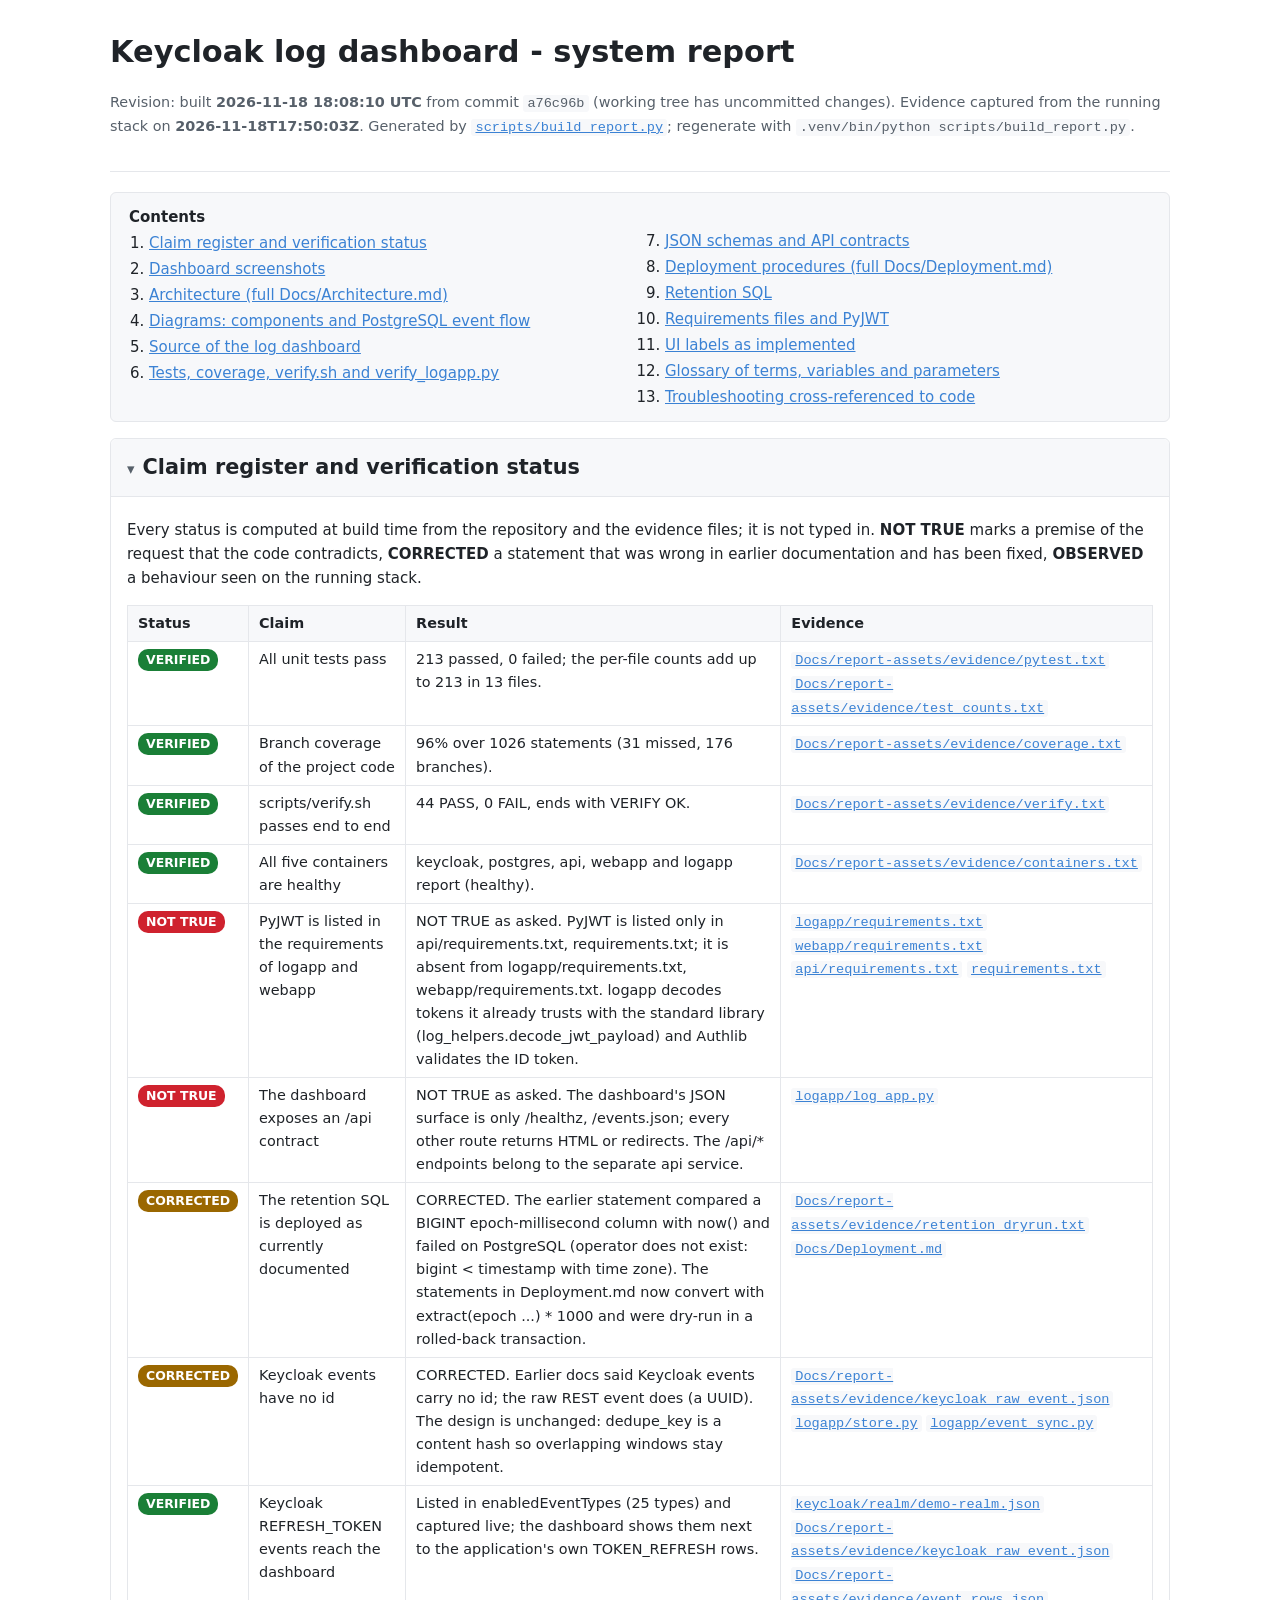
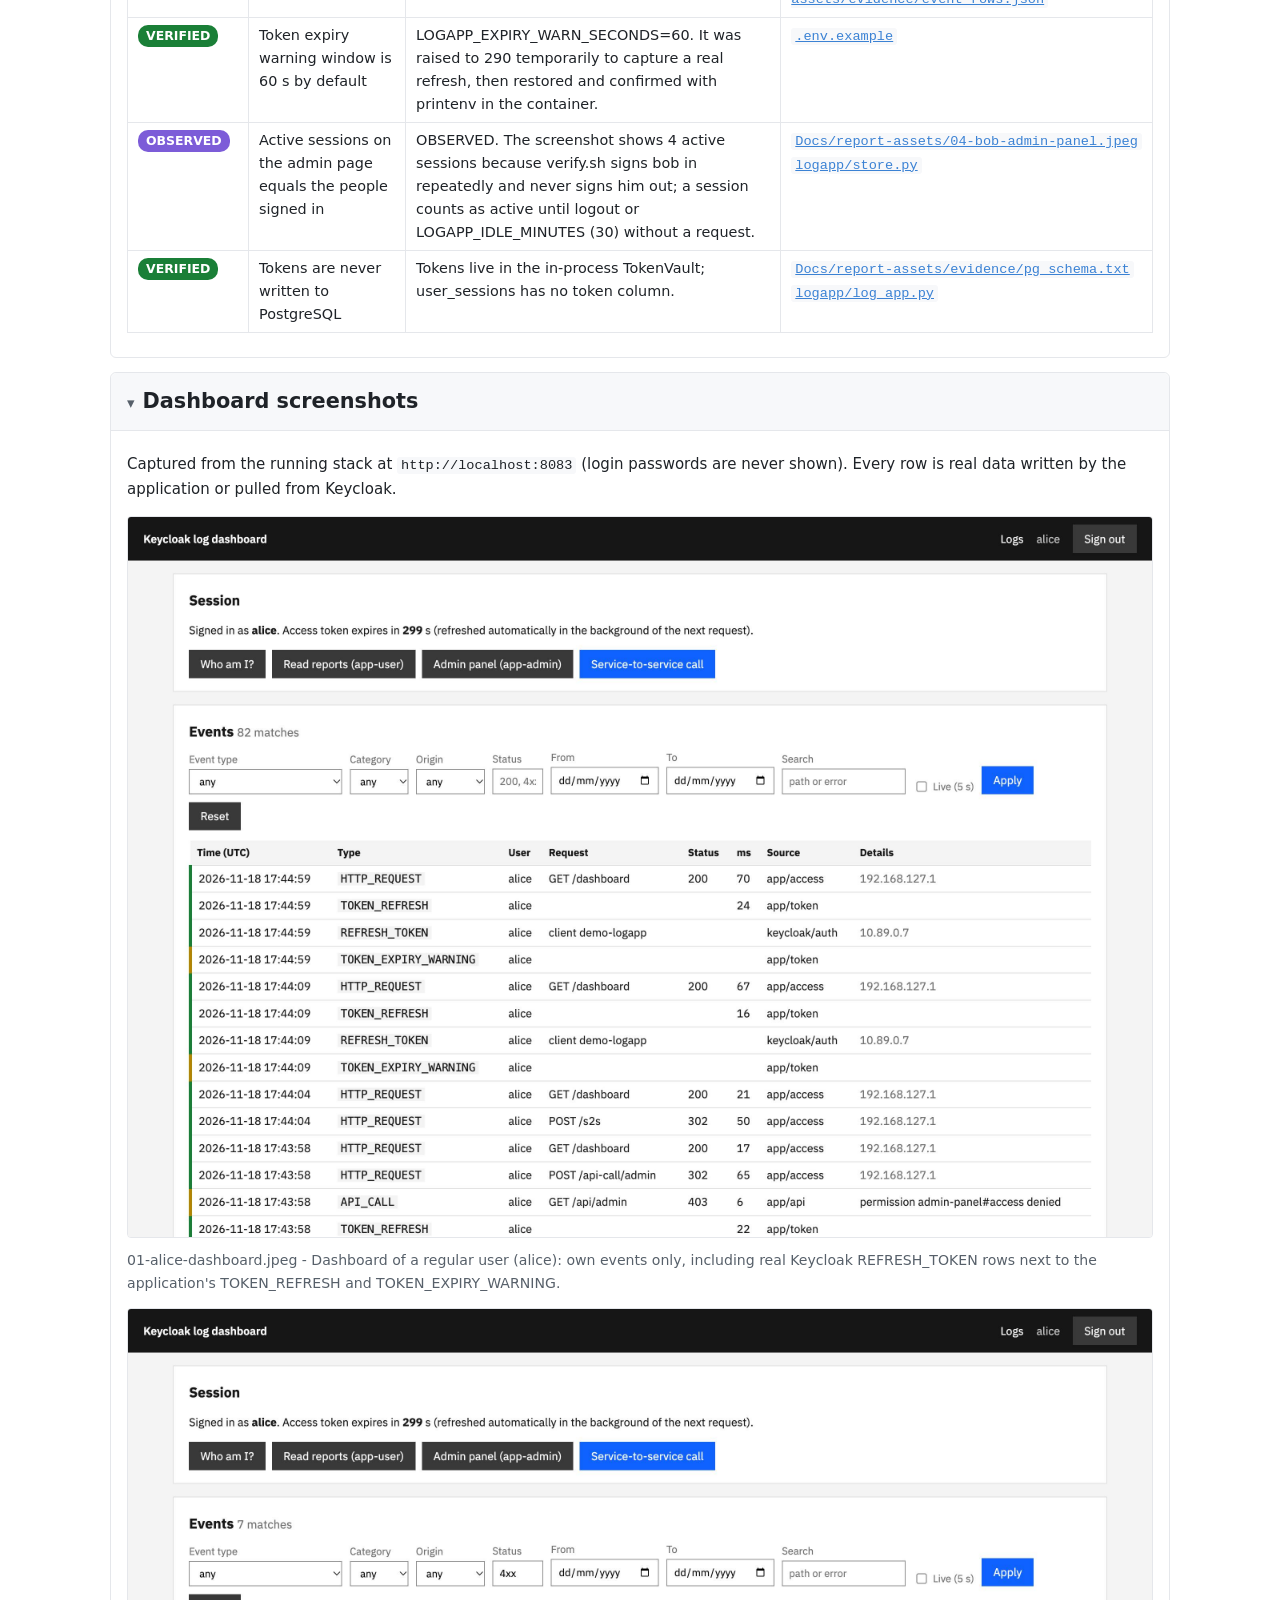
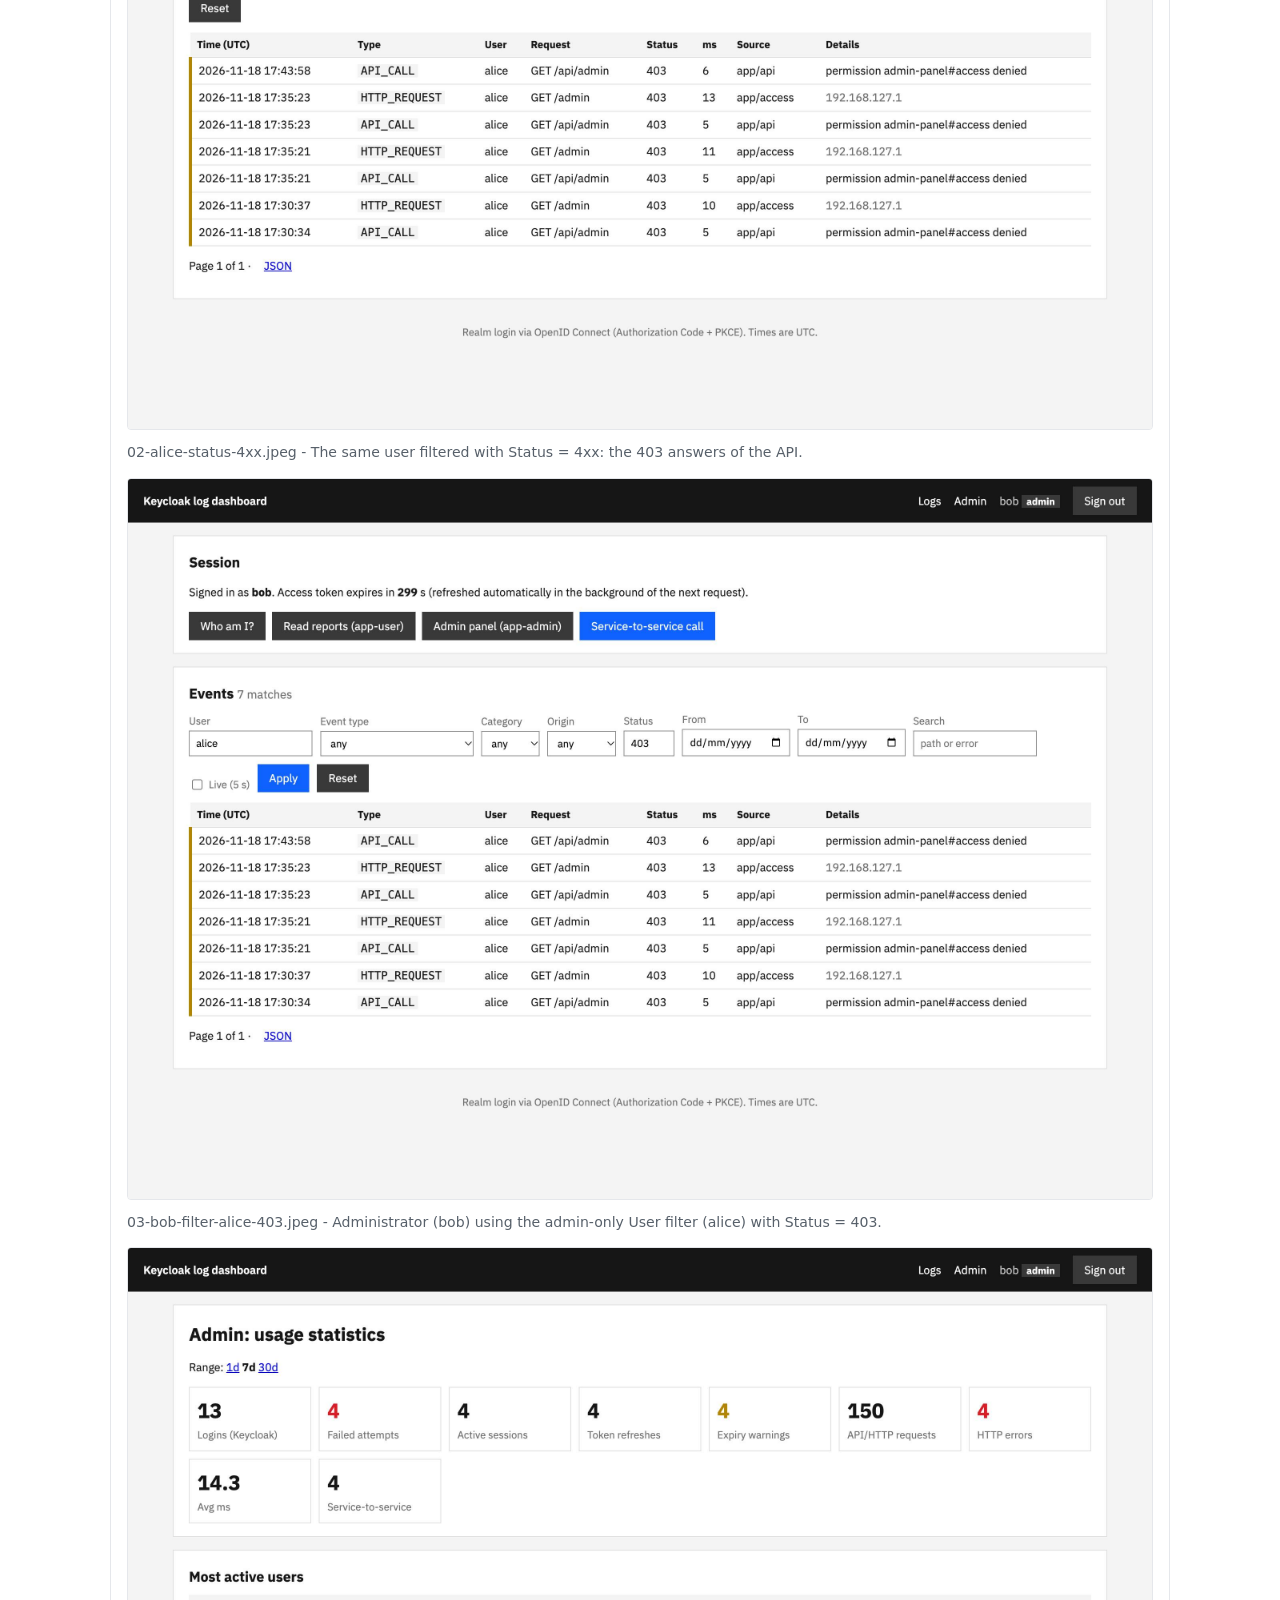
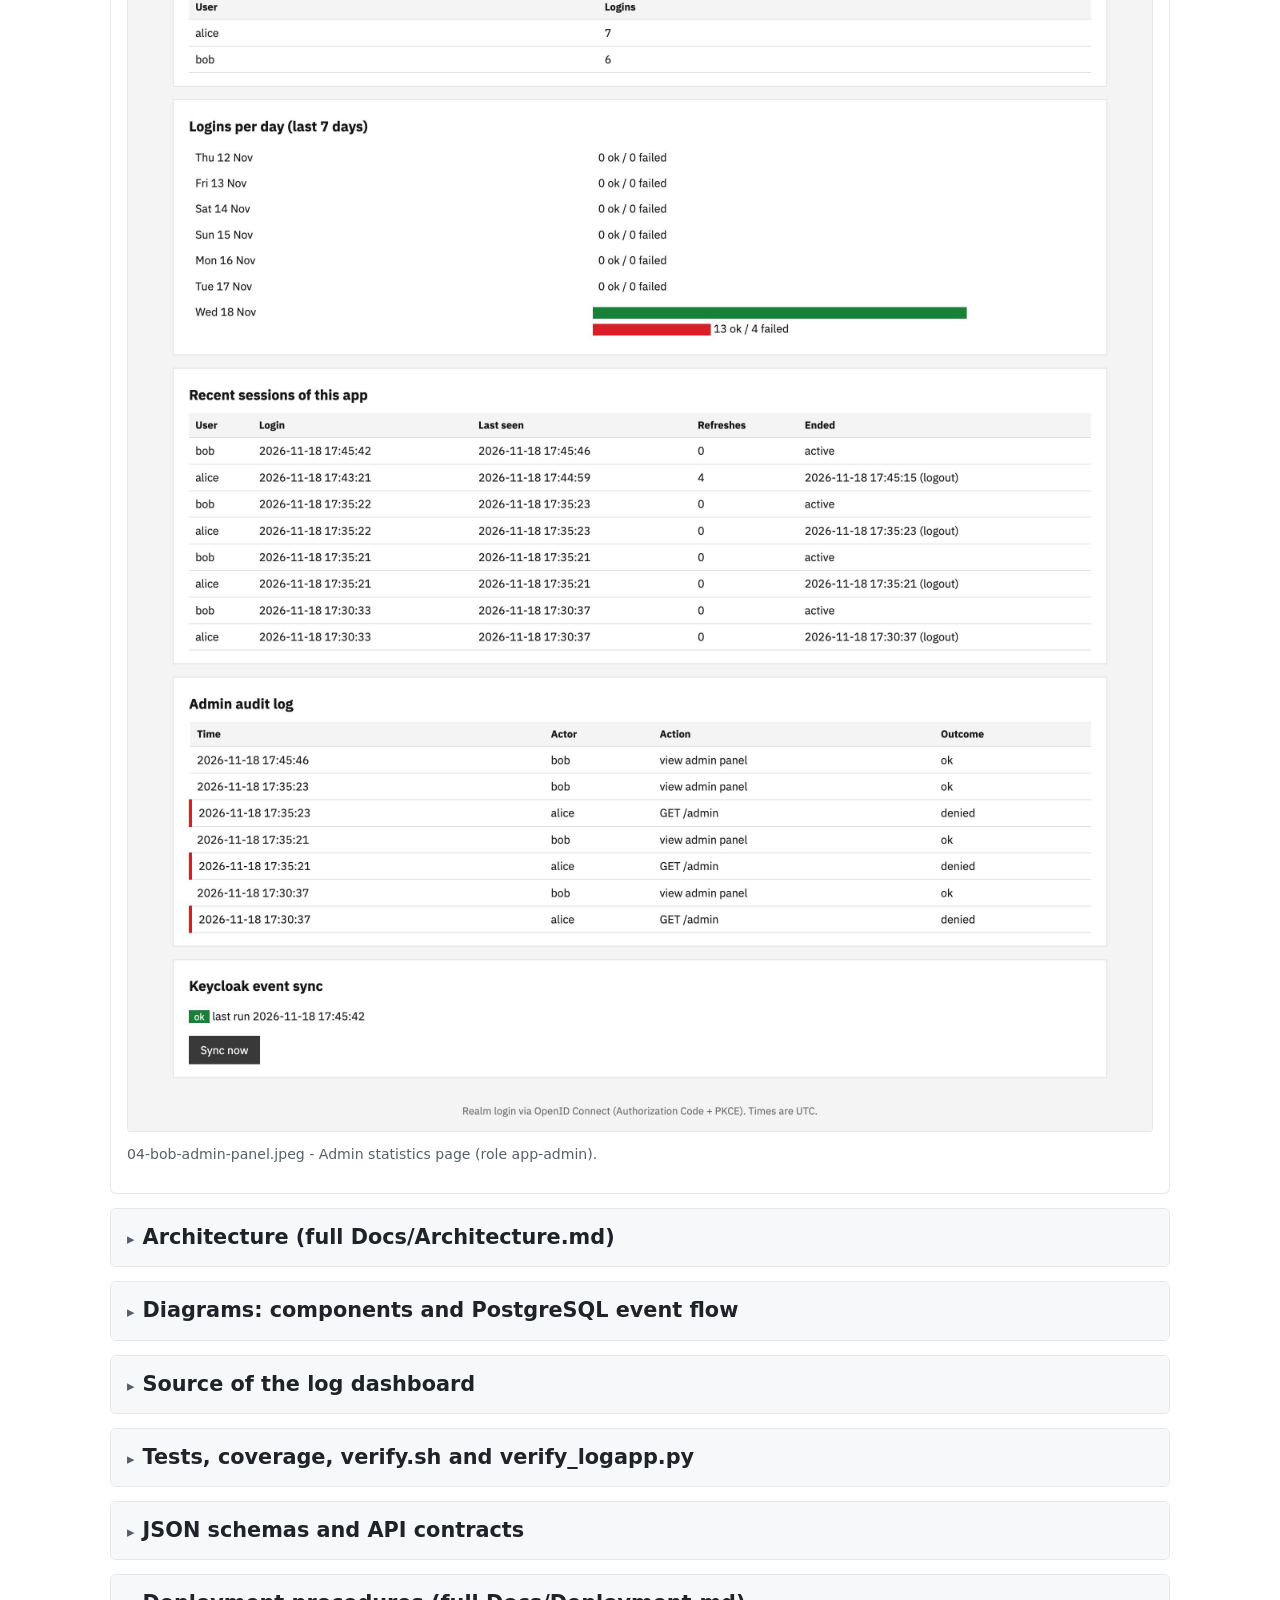
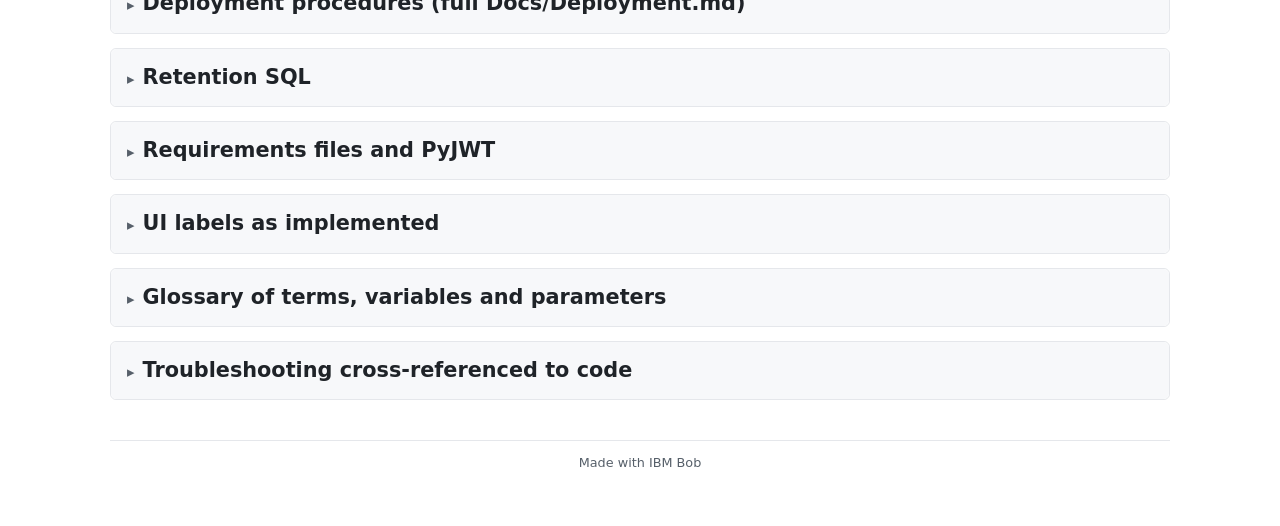
==== Docs/logging-system-report.html @ 638d41d8 "artifacts update" ====
<!DOCTYPE html><html lang="en"><head><meta charset="utf-8"><meta name="viewport" content="width=device-width, initial-scale=1"><title>Keycloak log dashboard - system report</title><style>
:root{--bg:#fff;--surface:#f7f8fa;--border:#e5e7eb;--text:#1f2328;--muted:#57606a;--accent:#3b82d4;
--ok:#1a7f37;--bad:#cf222e;--warn:#9a6700;--info:#7c5cd8}
*{box-sizing:border-box}html{scroll-behavior:smooth}
body{margin:0;background:var(--bg);color:var(--text);font:15px/1.6 -apple-system,"Segoe UI",system-ui,sans-serif}
.wrap{max-width:1100px;margin:0 auto;padding:0 20px 60px}
header.top{border-bottom:1px solid var(--border);padding:28px 0 18px;margin-bottom:20px}
h1{margin:0 0 6px;font-size:1.9rem}h2{font-size:1.3rem;margin:0}h3{font-size:1.1rem}h4{font-size:1rem}
.meta,.muted{color:var(--muted);font-size:.9rem}
nav.toc{background:var(--surface);border:1px solid var(--border);border-radius:6px;padding:12px 18px;margin:16px 0}
nav.toc ol{margin:0;padding-left:20px;columns:2;column-gap:30px}nav.toc li{break-inside:avoid;margin:2px 0}
a{color:var(--accent)}code,pre{font-family:ui-monospace,SFMono-Regular,Menlo,Consolas,monospace;font-size:.85rem}
code{background:var(--surface);padding:1px 4px;border-radius:3px}
details.sec{border:1px solid var(--border);border-radius:6px;margin:14px 0;background:#fff}
details.sec>summary{cursor:pointer;padding:12px 16px;background:var(--surface);border-radius:6px;list-style:none}
details.sec[open]>summary{border-bottom:1px solid var(--border);border-radius:6px 6px 0 0}
details.sec>summary::-webkit-details-marker{display:none}
details.sec>summary::before{content:"\25B8";display:inline-block;margin-right:8px;color:var(--muted);transition:none}
details.sec[open]>summary::before{content:"\25BE"}
details.sec>.body{padding:6px 16px 14px;overflow-x:auto}
details.src{border:1px solid var(--border);border-radius:4px;margin:8px 0}
details.src>summary{cursor:pointer;padding:6px 10px;color:var(--muted);font-size:.9rem}
.hl{background:var(--surface);border:1px solid var(--border);border-radius:4px;padding:10px 12px;overflow:auto;
max-height:640px;margin:8px 0}.hl pre{margin:0;line-height:1.45}
table{border-collapse:collapse;width:100%;margin:10px 0;font-size:.9rem;display:block;overflow-x:auto}
th,td{border:1px solid var(--border);padding:6px 10px;text-align:left;vertical-align:top}
th{background:var(--surface)}
.tag{display:inline-block;padding:1px 8px;border-radius:10px;font-size:.78rem;font-weight:600;color:#fff;white-space:nowrap}
.tag.VERIFIED{background:var(--ok)}.tag.CORRECTED{background:var(--warn)}.tag.NOT-TRUE{background:var(--bad)}
.tag.OBSERVED{background:var(--info)}.tag.NOT-VERIFIED{background:var(--bad)}
figure{margin:14px 0}figure img{max-width:100%;height:auto;border:1px solid var(--border);border-radius:4px}
figcaption{color:var(--muted);font-size:.88rem;margin-top:4px}
figure.diagram{background:#fff;border:1px solid var(--border);border-radius:4px;padding:8px;overflow-x:auto}
svg.svg{width:100%;height:auto;min-width:640px;font-family:inherit}
svg .node{fill:#f7f8fa;stroke:#8c959f}svg .node.alt{fill:#fff;stroke-dasharray:4 3}
svg .t1{font-size:12px;font-weight:600;fill:#1f2328}svg .t2{font-size:10px;fill:#57606a}
svg .edge{fill:none;stroke:#57606a;stroke-width:1.3}svg .edge.dash{stroke-dasharray:5 4}
svg .lbl{font-size:10px;fill:#57606a}svg .lbl.left{text-anchor:start}svg .life{stroke:#c9ced4;stroke-dasharray:3 4}
svg .loop{fill:none;stroke:#3b82d4;stroke-dasharray:6 4}
.grid2{display:grid;grid-template-columns:repeat(auto-fit,minmax(300px,1fr));gap:14px}
.kpi{display:grid;grid-template-columns:repeat(auto-fit,minmax(150px,1fr));gap:10px;margin:12px 0}
.kpi div{background:var(--surface);border:1px solid var(--border);border-radius:6px;padding:10px 12px}
.kpi b{display:block;font-size:1.4rem}.kpi span{color:var(--muted);font-size:.85rem}
footer{margin-top:40px;padding-top:12px;border-top:1px solid var(--border);color:var(--muted);font-size:.8rem;
text-align:center}
@media(max-width:700px){nav.toc ol{columns:1}h1{font-size:1.5rem}.wrap{padding:0 12px 40px}}
@media print{details.sec>.body{display:block}nav.toc{display:none}.hl{max-height:none}}
pre { line-height: 125%; }
td.linenos .normal { color: inherit; background-color: transparent; padding-left: 5px; padding-right: 5px; }
span.linenos { color: inherit; background-color: transparent; padding-left: 5px; padding-right: 5px; }
td.linenos .special { color: #000000; background-color: #ffffc0; padding-left: 5px; padding-right: 5px; }
span.linenos.special { color: #000000; background-color: #ffffc0; padding-left: 5px; padding-right: 5px; }
.hl .hll { background-color: #ffffcc }
.hl { background: #f8f8f8; }
.hl .c { color: #3D7B7B; font-style: italic } /* Comment */
.hl .err { border: 1px solid #F00 } /* Error */
.hl .k { color: #008000; font-weight: bold } /* Keyword */
.hl .o { color: #666 } /* Operator */
.hl .ch { color: #3D7B7B; font-style: italic } /* Comment.Hashbang */
.hl .cm { color: #3D7B7B; font-style: italic } /* Comment.Multiline */
.hl .cp { color: #9C6500 } /* Comment.Preproc */
.hl .cpf { color: #3D7B7B; font-style: italic } /* Comment.PreprocFile */
.hl .c1 { color: #3D7B7B; font-style: italic } /* Comment.Single */
.hl .cs { color: #3D7B7B; font-style: italic } /* Comment.Special */
.hl .gd { color: #A00000 } /* Generic.Deleted */
.hl .ge { font-style: italic } /* Generic.Emph */
.hl .ges { font-weight: bold; font-style: italic } /* Generic.EmphStrong */
.hl .gr { color: #E40000 } /* Generic.Error */
.hl .gh { color: #000080; font-weight: bold } /* Generic.Heading */
.hl .gi { color: #008400 } /* Generic.Inserted */
.hl .go { color: #717171 } /* Generic.Output */
.hl .gp { color: #000080; font-weight: bold } /* Generic.Prompt */
.hl .gs { font-weight: bold } /* Generic.Strong */
.hl .gu { color: #800080; font-weight: bold } /* Generic.Subheading */
.hl .gt { color: #04D } /* Generic.Traceback */
.hl .kc { color: #008000; font-weight: bold } /* Keyword.Constant */
.hl .kd { color: #008000; font-weight: bold } /* Keyword.Declaration */
.hl .kn { color: #008000; font-weight: bold } /* Keyword.Namespace */
.hl .kp { color: #008000 } /* Keyword.Pseudo */
.hl .kr { color: #008000; font-weight: bold } /* Keyword.Reserved */
.hl .kt { color: #B00040 } /* Keyword.Type */
.hl .m { color: #666 } /* Literal.Number */
.hl .s { color: #BA2121 } /* Literal.String */
.hl .na { color: #687822 } /* Name.Attribute */
.hl .nb { color: #008000 } /* Name.Builtin */
.hl .nc { color: #00F; font-weight: bold } /* Name.Class */
.hl .no { color: #800 } /* Name.Constant */
.hl .nd { color: #A2F } /* Name.Decorator */
.hl .ni { color: #717171; font-weight: bold } /* Name.Entity */
.hl .ne { color: #CB3F38; font-weight: bold } /* Name.Exception */
.hl .nf { color: #00F } /* Name.Function */
.hl .nl { color: #767600 } /* Name.Label */
.hl .nn { color: #00F; font-weight: bold } /* Name.Namespace */
.hl .nt { color: #008000; font-weight: bold } /* Name.Tag */
.hl .nv { color: #19177C } /* Name.Variable */
.hl .ow { color: #A2F; font-weight: bold } /* Operator.Word */
.hl .w { color: #BBB } /* Text.Whitespace */
.hl .mb { color: #666 } /* Literal.Number.Bin */
.hl .mf { color: #666 } /* Literal.Number.Float */
.hl .mh { color: #666 } /* Literal.Number.Hex */
.hl .mi { color: #666 } /* Literal.Number.Integer */
.hl .mo { color: #666 } /* Literal.Number.Oct */
.hl .sa { color: #BA2121 } /* Literal.String.Affix */
.hl .sb { color: #BA2121 } /* Literal.String.Backtick */
.hl .sc { color: #BA2121 } /* Literal.String.Char */
.hl .dl { color: #BA2121 } /* Literal.String.Delimiter */
.hl .sd { color: #BA2121; font-style: italic } /* Literal.String.Doc */
.hl .s2 { color: #BA2121 } /* Literal.String.Double */
.hl .se { color: #AA5D1F; font-weight: bold } /* Literal.String.Escape */
.hl .sh { color: #BA2121 } /* Literal.String.Heredoc */
.hl .si { color: #A45A77; font-weight: bold } /* Literal.String.Interpol */
.hl .sx { color: #008000 } /* Literal.String.Other */
.hl .sr { color: #A45A77 } /* Literal.String.Regex */
.hl .s1 { color: #BA2121 } /* Literal.String.Single */
.hl .ss { color: #19177C } /* Literal.String.Symbol */
.hl .bp { color: #008000 } /* Name.Builtin.Pseudo */
.hl .fm { color: #00F } /* Name.Function.Magic */
.hl .vc { color: #19177C } /* Name.Variable.Class */
.hl .vg { color: #19177C } /* Name.Variable.Global */
.hl .vi { color: #19177C } /* Name.Variable.Instance */
.hl .vm { color: #19177C } /* Name.Variable.Magic */
.hl .il { color: #666 } /* Literal.Number.Integer.Long */</style></head><body><div class="wrap"><header class="top"><h1>Keycloak log dashboard - system report</h1><p class="meta">Revision: built <b>2026-11-18 18:08:10 UTC</b> from commit <code>a76c96b</code> (working tree has uncommitted changes). Evidence captured from the running stack on <b>2026-11-18T17:50:03Z</b>. Generated by <a href="../scripts/build_report.py"><code>scripts/build_report.py</code></a>; regenerate with <code>.venv/bin/python scripts/build_report.py</code>.</p></header><nav class="toc" aria-label="Contents"><b>Contents</b><ol><li><a href="#status">Claim register and verification status</a></li><li><a href="#screens">Dashboard screenshots</a></li><li><a href="#architecture">Architecture (full Docs/Architecture.md)</a></li><li><a href="#diagrams">Diagrams: components and PostgreSQL event flow</a></li><li><a href="#source">Source of the log dashboard</a></li><li><a href="#tests">Tests, coverage, verify.sh and verify_logapp.py</a></li><li><a href="#schemas">JSON schemas and API contracts</a></li><li><a href="#deployment">Deployment procedures (full Docs/Deployment.md)</a></li><li><a href="#retention">Retention SQL</a></li><li><a href="#requirements">Requirements files and PyJWT</a></li><li><a href="#labels">UI labels as implemented</a></li><li><a href="#glossary">Glossary of terms, variables and parameters</a></li><li><a href="#troubleshooting">Troubleshooting cross-referenced to code</a></li></ol></nav><details class="sec" id="status" open><summary><h2 style="display:inline">Claim register and verification status</h2></summary><div class="body"><p>Every status is computed at build time from the repository and the evidence files; it is not typed in. <b>NOT TRUE</b> marks a premise of the request that the code contradicts, <b>CORRECTED</b> a statement that was wrong in earlier documentation and has been fixed, <b>OBSERVED</b> a behaviour seen on the running stack.</p><table><thead><tr><th>Status</th><th>Claim</th><th>Result</th><th>Evidence</th></tr></thead><tbody><tr><td><span class="tag VERIFIED">VERIFIED</span></td><td>All unit tests pass</td><td>213 passed, 0 failed; the per-file counts add up to 213 in 13 files.</td><td><a href="../Docs/report-assets/evidence/pytest.txt"><code>Docs/report-assets/evidence/pytest.txt</code></a> <a href="../Docs/report-assets/evidence/test_counts.txt"><code>Docs/report-assets/evidence/test_counts.txt</code></a></td></tr><tr><td><span class="tag VERIFIED">VERIFIED</span></td><td>Branch coverage of the project code</td><td>96% over 1026 statements (31 missed, 176 branches).</td><td><a href="../Docs/report-assets/evidence/coverage.txt"><code>Docs/report-assets/evidence/coverage.txt</code></a></td></tr><tr><td><span class="tag VERIFIED">VERIFIED</span></td><td>scripts/verify.sh passes end to end</td><td>44 PASS, 0 FAIL, ends with VERIFY OK.</td><td><a href="../Docs/report-assets/evidence/verify.txt"><code>Docs/report-assets/evidence/verify.txt</code></a></td></tr><tr><td><span class="tag VERIFIED">VERIFIED</span></td><td>All five containers are healthy</td><td>keycloak, postgres, api, webapp and logapp report (healthy).</td><td><a href="../Docs/report-assets/evidence/containers.txt"><code>Docs/report-assets/evidence/containers.txt</code></a></td></tr><tr><td><span class="tag NOT-TRUE">NOT TRUE</span></td><td>PyJWT is listed in the requirements of logapp and webapp</td><td>NOT TRUE as asked. PyJWT is listed only in api/requirements.txt, requirements.txt; it is absent from logapp/requirements.txt, webapp/requirements.txt. logapp decodes tokens it already trusts with the standard library (log_helpers.decode_jwt_payload) and Authlib validates the ID token.</td><td><a href="../logapp/requirements.txt"><code>logapp/requirements.txt</code></a> <a href="../webapp/requirements.txt"><code>webapp/requirements.txt</code></a> <a href="../api/requirements.txt"><code>api/requirements.txt</code></a> <a href="../requirements.txt"><code>requirements.txt</code></a></td></tr><tr><td><span class="tag NOT-TRUE">NOT TRUE</span></td><td>The dashboard exposes an /api contract</td><td>NOT TRUE as asked. The dashboard&#x27;s JSON surface is only /healthz, /events.json; every other route returns HTML or redirects. The /api/* endpoints belong to the separate api service.</td><td><a href="../logapp/log_app.py"><code>logapp/log_app.py</code></a></td></tr><tr><td><span class="tag CORRECTED">CORRECTED</span></td><td>The retention SQL is deployed as currently documented</td><td>CORRECTED. The earlier statement compared a BIGINT epoch-millisecond column with now() and failed on PostgreSQL (operator does not exist: bigint &lt; timestamp with time zone). The statements in Deployment.md now convert with extract(epoch ...) * 1000 and were dry-run in a rolled-back transaction.</td><td><a href="../Docs/report-assets/evidence/retention_dryrun.txt"><code>Docs/report-assets/evidence/retention_dryrun.txt</code></a> <a href="../Docs/Deployment.md"><code>Docs/Deployment.md</code></a></td></tr><tr><td><span class="tag CORRECTED">CORRECTED</span></td><td>Keycloak events have no id</td><td>CORRECTED. Earlier docs said Keycloak events carry no id; the raw REST event does (a UUID). The design is unchanged: dedupe_key is a content hash so overlapping windows stay idempotent.</td><td><a href="../Docs/report-assets/evidence/keycloak_raw_event.json"><code>Docs/report-assets/evidence/keycloak_raw_event.json</code></a> <a href="../logapp/store.py"><code>logapp/store.py</code></a> <a href="../logapp/event_sync.py"><code>logapp/event_sync.py</code></a></td></tr><tr><td><span class="tag VERIFIED">VERIFIED</span></td><td>Keycloak REFRESH_TOKEN events reach the dashboard</td><td>Listed in enabledEventTypes (25 types) and captured live; the dashboard shows them next to the application&#x27;s own TOKEN_REFRESH rows.</td><td><a href="../keycloak/realm/demo-realm.json"><code>keycloak/realm/demo-realm.json</code></a> <a href="../Docs/report-assets/evidence/keycloak_raw_event.json"><code>Docs/report-assets/evidence/keycloak_raw_event.json</code></a> <a href="../Docs/report-assets/evidence/event_rows.json"><code>Docs/report-assets/evidence/event_rows.json</code></a></td></tr><tr><td><span class="tag VERIFIED">VERIFIED</span></td><td>Token expiry warning window is 60 s by default</td><td>LOGAPP_EXPIRY_WARN_SECONDS=60. It was raised to 290 temporarily to capture a real refresh, then restored and confirmed with printenv in the container.</td><td><a href="../.env.example"><code>.env.example</code></a></td></tr><tr><td><span class="tag OBSERVED">OBSERVED</span></td><td>Active sessions on the admin page equals the people signed in</td><td>OBSERVED. The screenshot shows 4 active sessions because verify.sh signs bob in repeatedly and never signs him out; a session counts as active until logout or LOGAPP_IDLE_MINUTES (30) without a request.</td><td><a href="../Docs/report-assets/04-bob-admin-panel.jpeg"><code>Docs/report-assets/04-bob-admin-panel.jpeg</code></a> <a href="../logapp/store.py"><code>logapp/store.py</code></a></td></tr><tr><td><span class="tag VERIFIED">VERIFIED</span></td><td>Tokens are never written to PostgreSQL</td><td>Tokens live in the in-process TokenVault; user_sessions has no token column.</td><td><a href="../Docs/report-assets/evidence/pg_schema.txt"><code>Docs/report-assets/evidence/pg_schema.txt</code></a> <a href="../logapp/log_app.py"><code>logapp/log_app.py</code></a></td></tr></tbody></table></div></details><details class="sec" id="screens" open><summary><h2 style="display:inline">Dashboard screenshots</h2></summary><div class="body"><p>Captured from the running stack at <code>http://localhost:8083</code> (login passwords are never shown). Every row is real data written by the application or pulled from Keycloak.</p><figure><img loading="lazy" alt="Dashboard of a regular user (alice): own events only, including real Keycloak REFRESH_TOKEN rows next to the application&#x27;s TOKEN_REFRESH and TOKEN_EXPIRY_WARNING." src="[data-uri]"><figcaption>01-alice-dashboard.jpeg - Dashboard of a regular user (alice): own events only, including real Keycloak REFRESH_TOKEN rows next to the application&#x27;s TOKEN_REFRESH and TOKEN_EXPIRY_WARNING.</figcaption></figure><figure><img loading="lazy" alt="The same user filtered with Status = 4xx: the 403 answers of the API." src="[data-uri]"><figcaption>02-alice-status-4xx.jpeg - The same user filtered with Status = 4xx: the 403 answers of the API.</figcaption></figure><figure><img loading="lazy" alt="Administrator (bob) using the admin-only User filter (alice) with Status = 403." src="[data-uri]"><figcaption>03-bob-filter-alice-403.jpeg - Administrator (bob) using the admin-only User filter (alice) with Status = 403.</figcaption></figure><figure><img loading="lazy" alt="Admin statistics page (role app-admin)." src="[data-uri]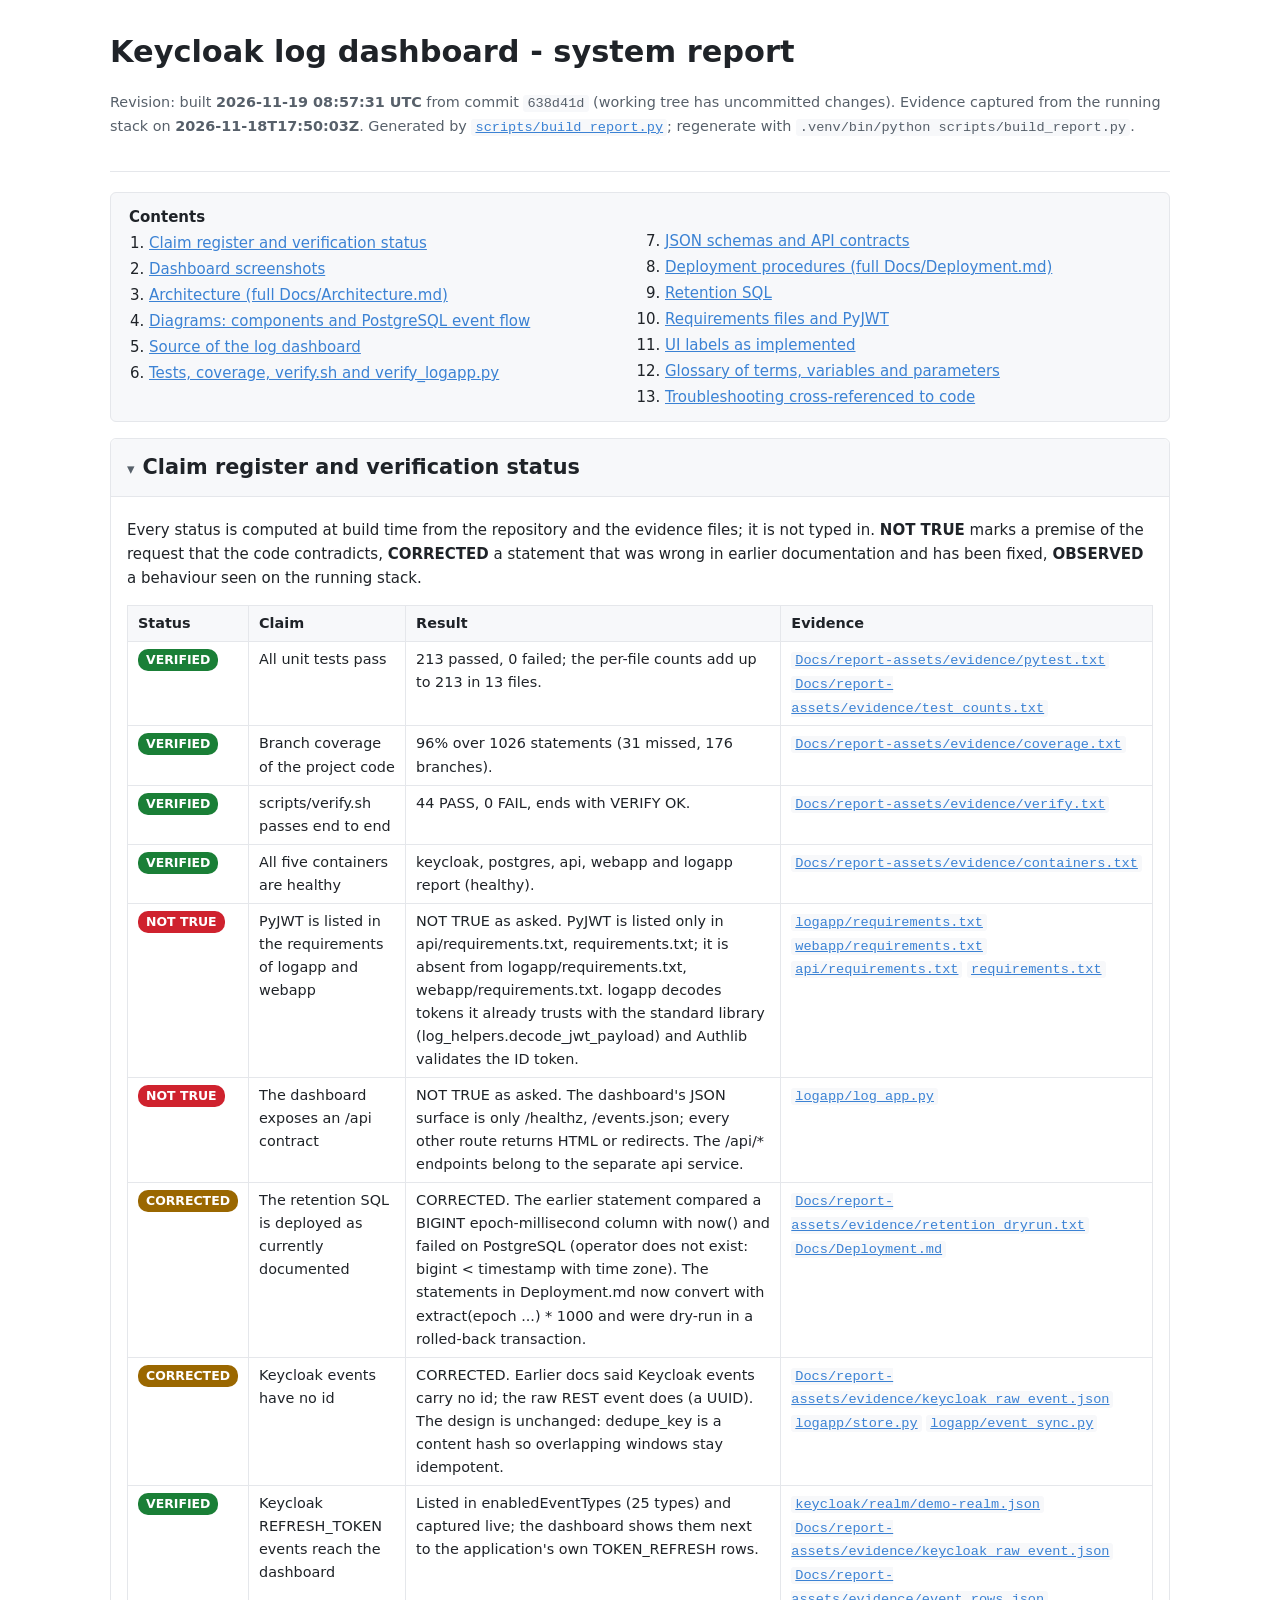
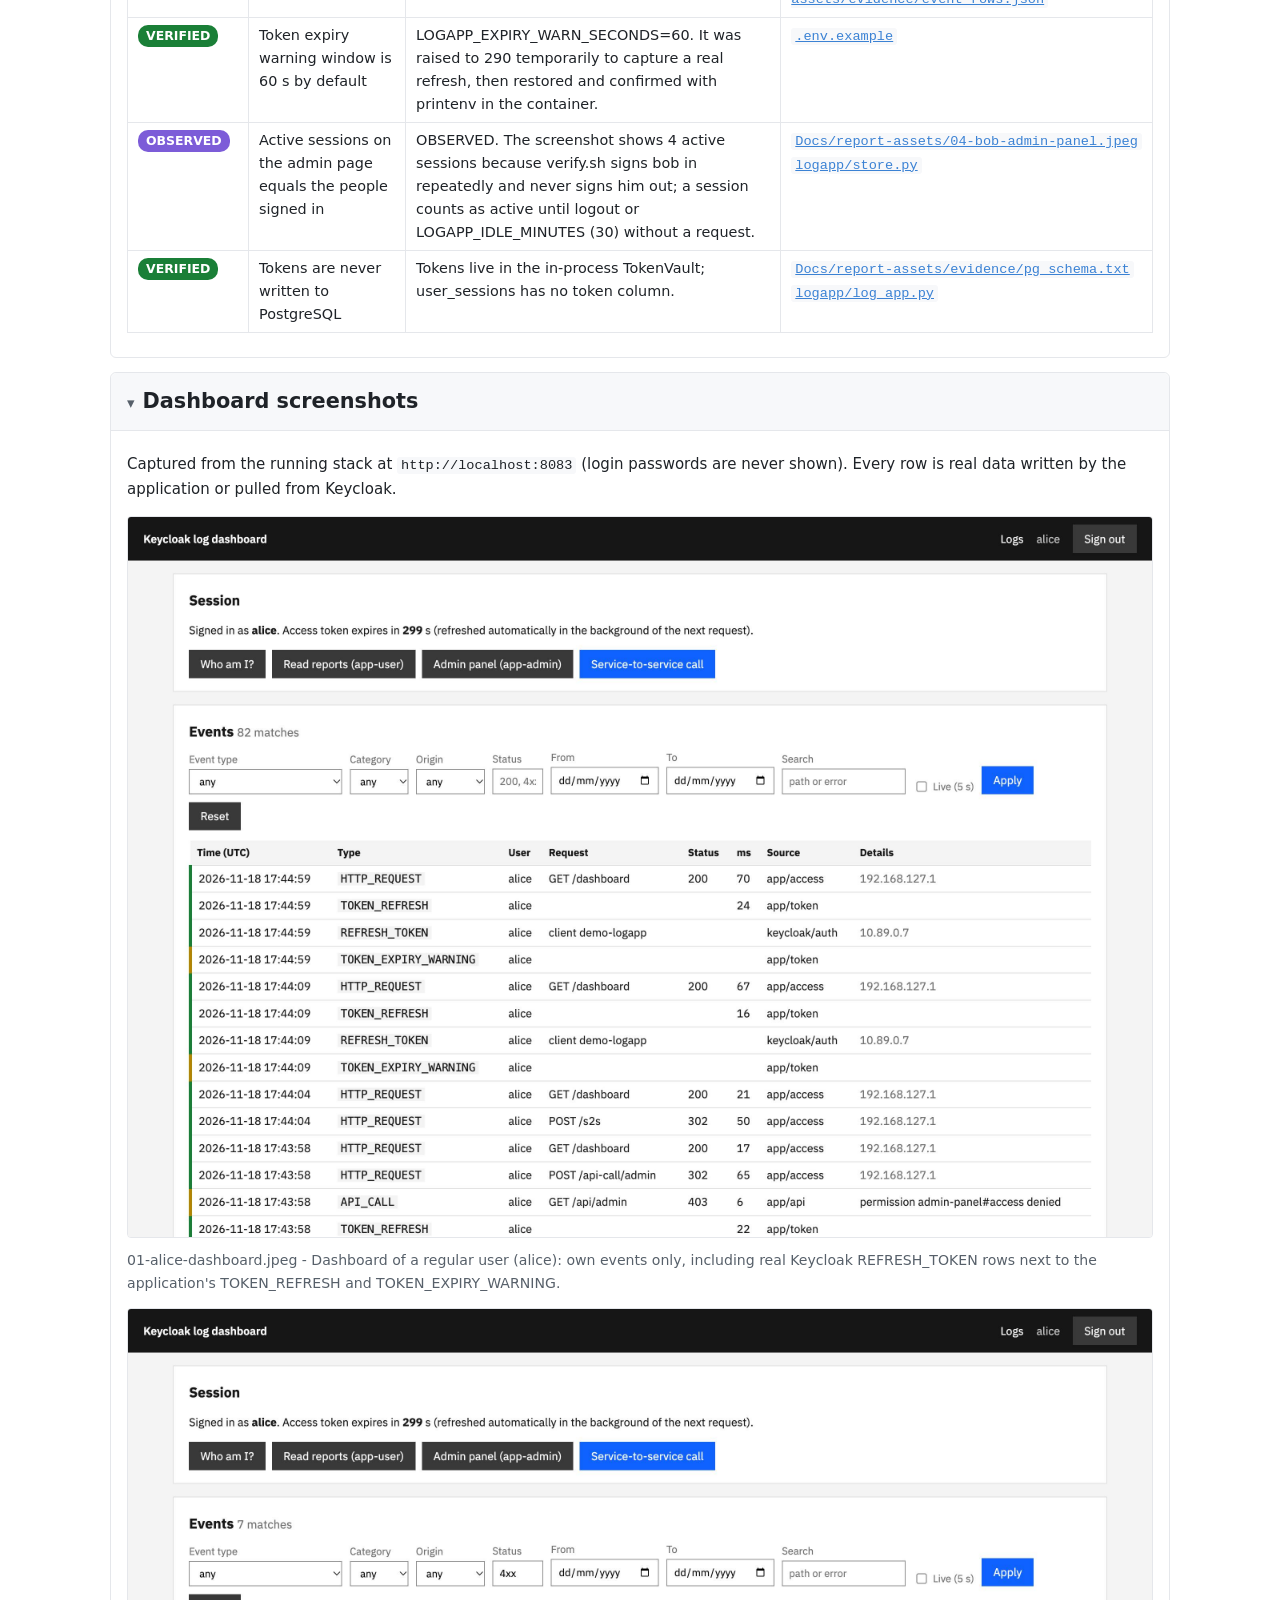
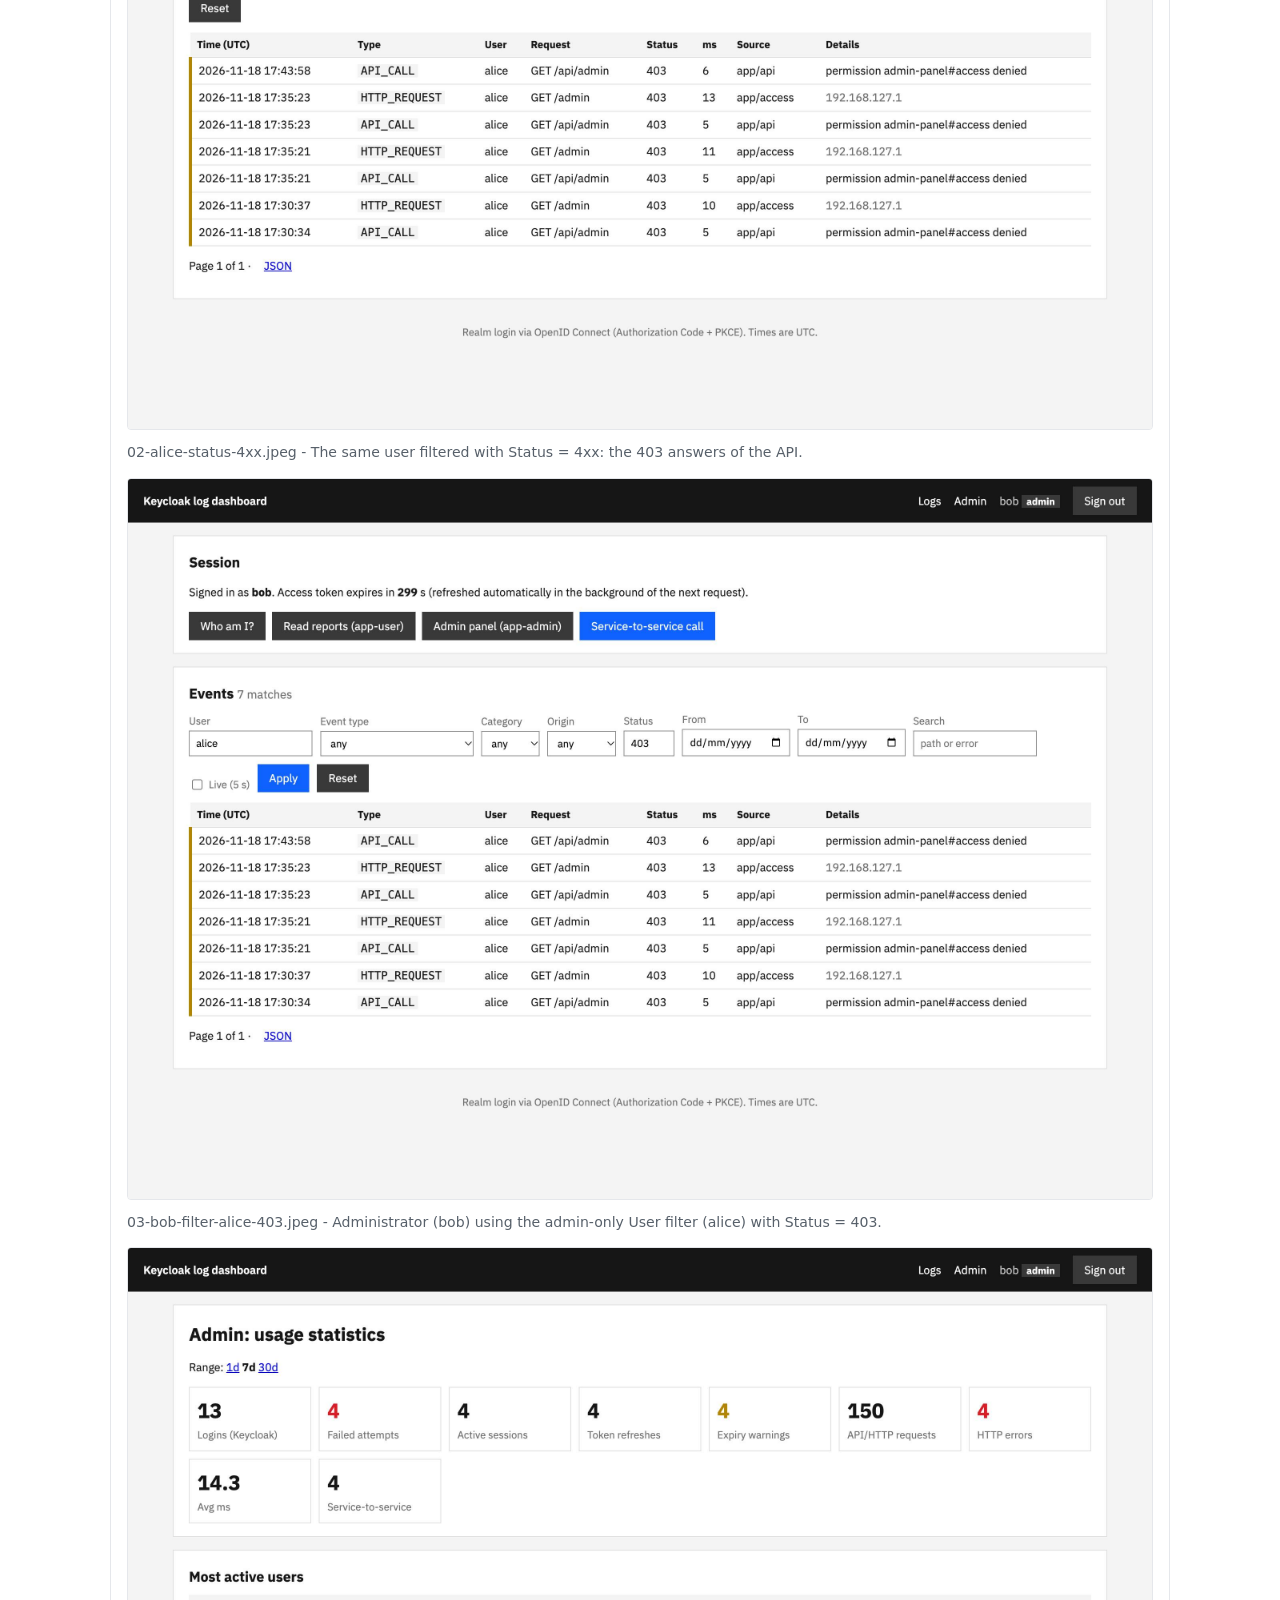
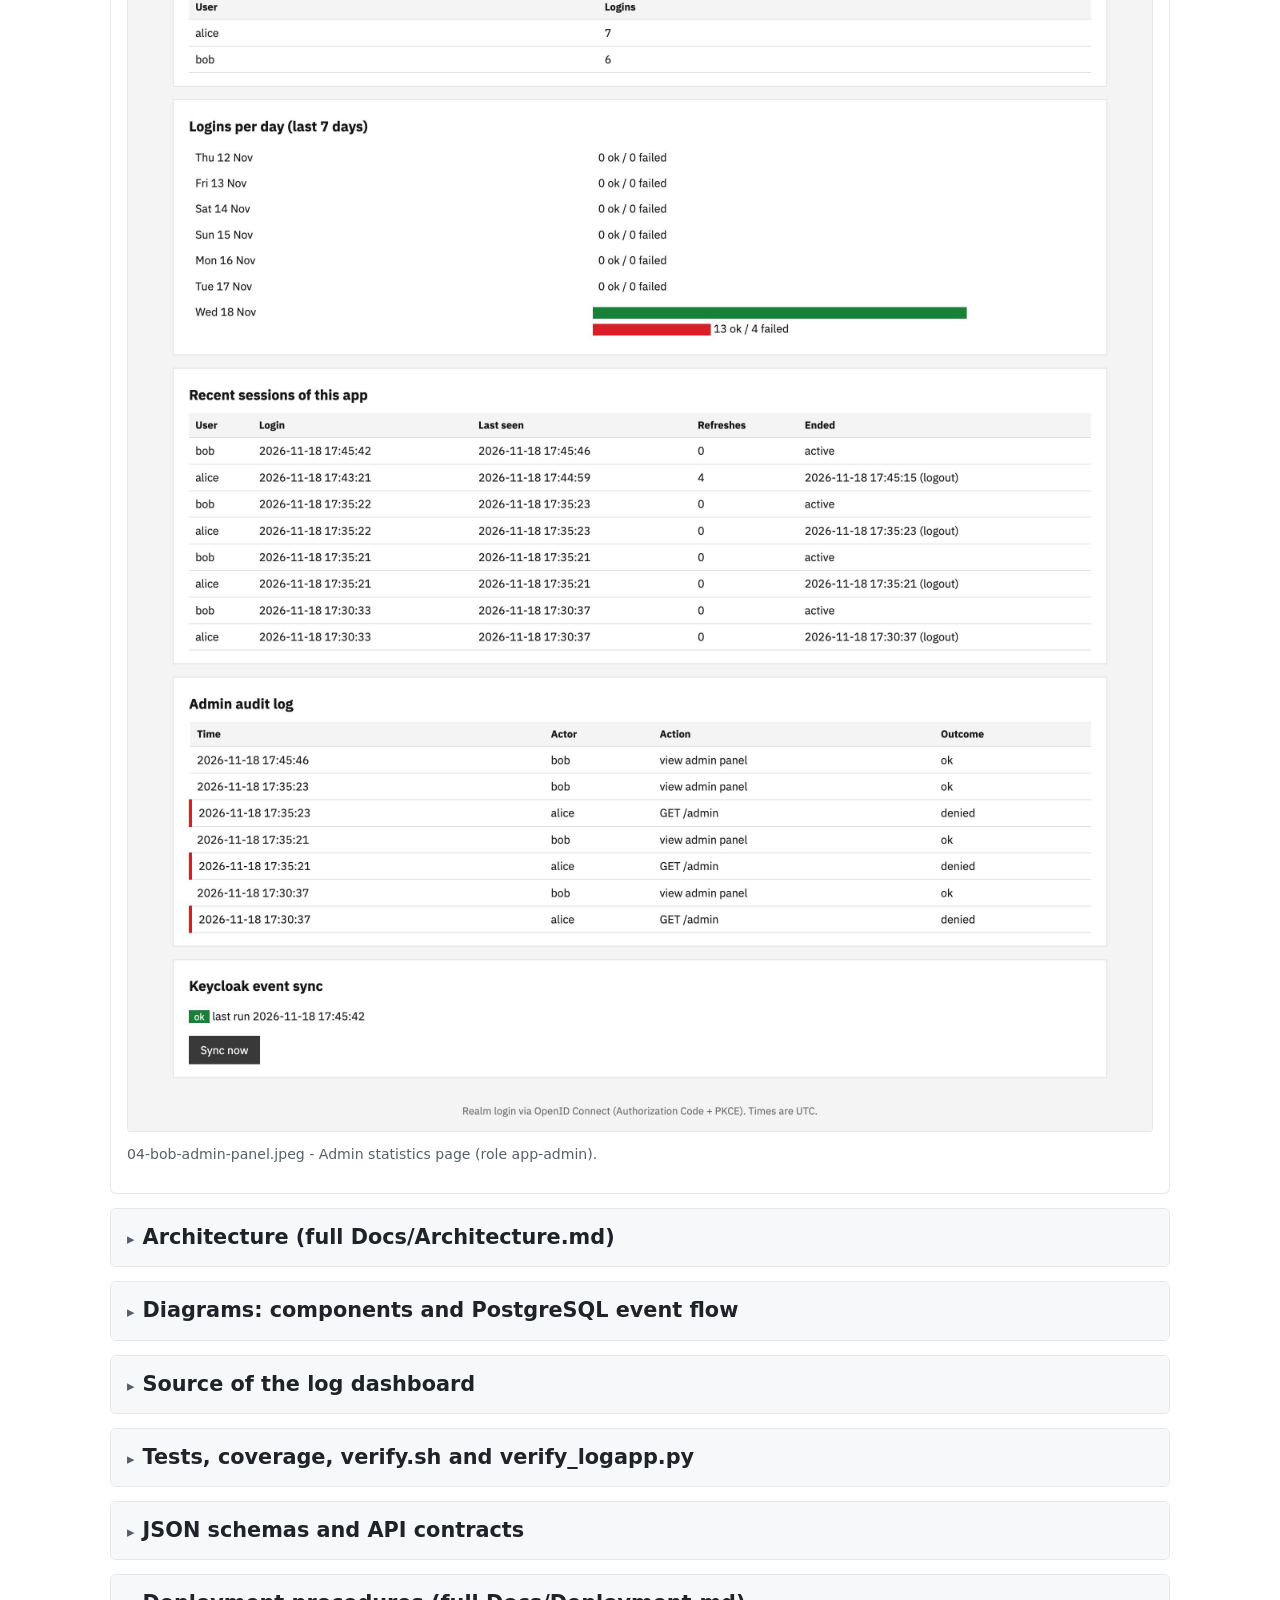
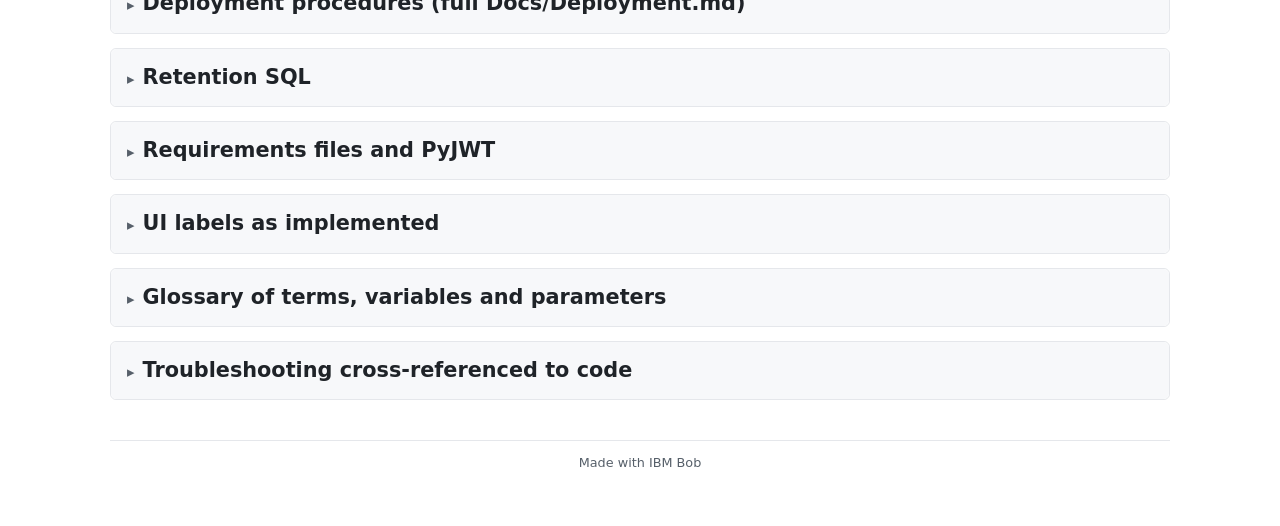
